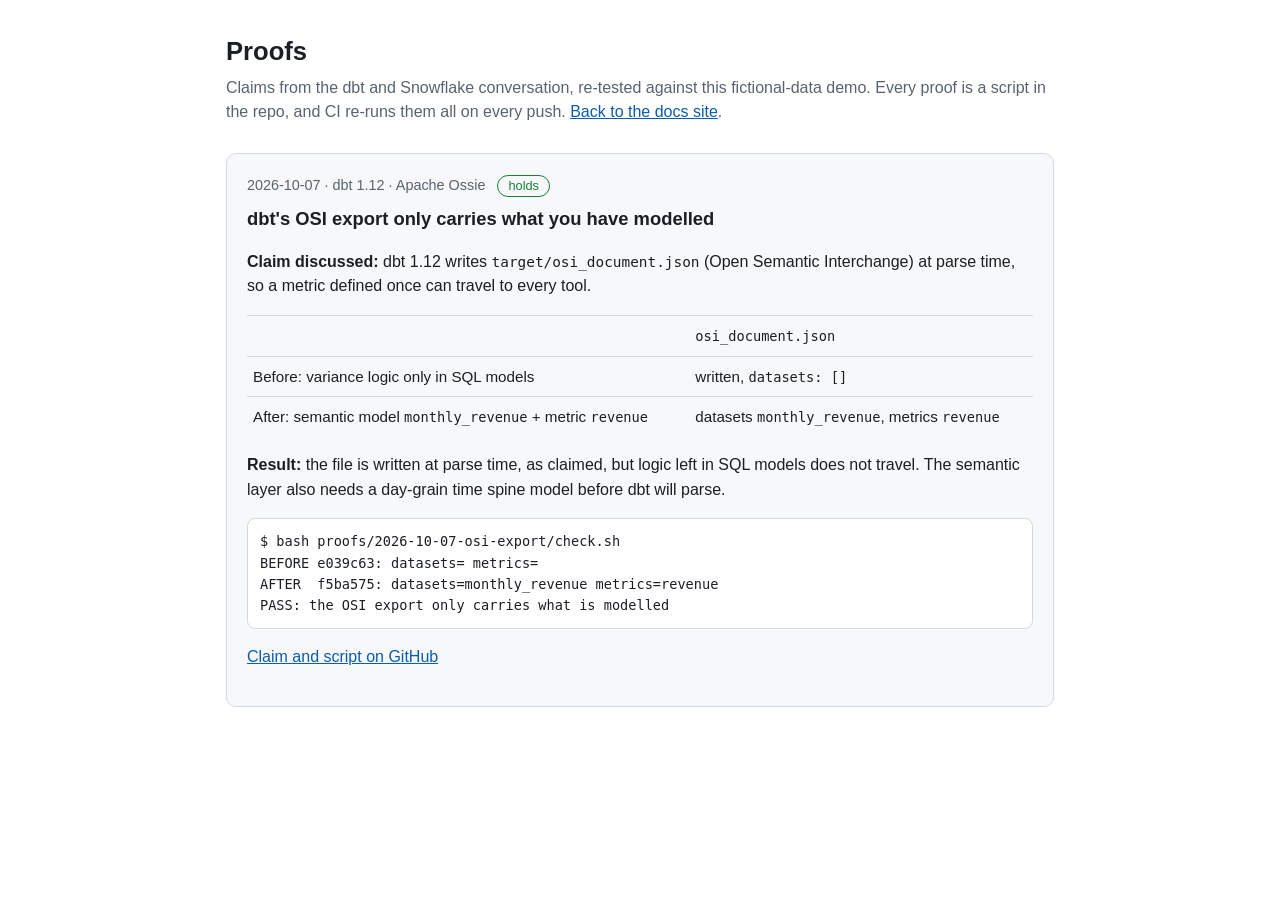
==== site/proofs.html @ fd580a7c "feat(proofs): re-runnable proofs of claims tested against the demo proofs/<date>-<topic>/ holds a CL" ====
<!doctype html>
<html lang="en">
<head>
<meta charset="utf-8">
<meta name="viewport" content="width=device-width, initial-scale=1">
<title>Proofs - dbt revenue variance demo</title>
<meta name="description" content="Claims from the dbt and Snowflake conversation, re-tested against a fictional-data dbt demo. Each proof is a re-runnable script.">
<meta name="author" content="Simon Sangla">
<style>
:root { --bg:#ffffff; --fg:#1b1f24; --muted:#59636e; --line:#d1d9e0; --card:#f6f8fa; --ok:#1a7f37; --accent:#0b5cad; }
@media (prefers-color-scheme: dark) { :root { --bg:#0d1117; --fg:#e6edf3; --muted:#9198a1; --line:#30363d; --card:#151b23; --ok:#3fb950; --accent:#4493f8; } }
* { box-sizing:border-box; }
body { margin:0; background:var(--bg); color:var(--fg); font:16px/1.55 -apple-system, BlinkMacSystemFont, "Segoe UI", Roboto, sans-serif; }
main { max-width:860px; margin:0 auto; padding:32px 16px 64px; }
h1 { font-size:1.6rem; margin:0 0 4px; }
.sub { color:var(--muted); margin:0 0 28px; }
.proof { background:var(--card); border:1px solid var(--line); border-radius:10px; padding:20px; margin-bottom:20px; }
.meta { color:var(--muted); font-size:.9rem; margin-bottom:8px; }
.badge { display:inline-block; color:var(--ok); border:1px solid var(--ok); border-radius:999px; padding:0 10px; font-size:.8rem; margin-left:8px; }
h2 { font-size:1.15rem; margin:0 0 10px; }
table { width:100%; border-collapse:collapse; margin:12px 0; font-size:.95rem; }
th, td { text-align:left; border-top:1px solid var(--line); padding:8px 6px; vertical-align:top; }
code { font:.9em ui-monospace, SFMono-Regular, Menlo, monospace; }
pre { background:var(--bg); border:1px solid var(--line); border-radius:8px; padding:12px; overflow-x:auto; font-size:.85rem; }
a { color:var(--accent); }
</style>
</head>
<body>
<main>
<h1>Proofs</h1>
<p class="sub">Claims from the dbt and Snowflake conversation, re-tested against this fictional-data demo. Every proof is a script in the repo, and CI re-runs them all on every push. <a href="index.html">Back to the docs site</a>.</p>

<section class="proof">
<div class="meta">2026-10-07 · dbt 1.12 · Apache Ossie <span class="badge">holds</span></div>
<h2>dbt's OSI export only carries what you have modelled</h2>
<p><strong>Claim discussed:</strong> dbt 1.12 writes <code>target/osi_document.json</code> (Open Semantic Interchange) at parse time, so a metric defined once can travel to every tool.</p>
<table>
<tr><th></th><th><code>osi_document.json</code></th></tr>
<tr><td>Before: variance logic only in SQL models</td><td>written, <code>datasets: []</code></td></tr>
<tr><td>After: semantic model <code>monthly_revenue</code> + metric <code>revenue</code></td><td>datasets <code>monthly_revenue</code>, metrics <code>revenue</code></td></tr>
</table>
<p><strong>Result:</strong> the file is written at parse time, as claimed, but logic left in SQL models does not travel. The semantic layer also needs a day-grain time spine model before dbt will parse.</p>
<pre>$ bash proofs/2026-10-07-osi-export/check.sh
BEFORE e039c63: datasets= metrics=
AFTER  f5ba575: datasets=monthly_revenue metrics=revenue
PASS: the OSI export only carries what is modelled</pre>
<p><a href="https://github.com/simonsangla/dbt-revenue-variance-demo/tree/main/proofs/2026-10-07-osi-export">Claim and script on GitHub</a></p>
</section>
</main>
</body>
</html>
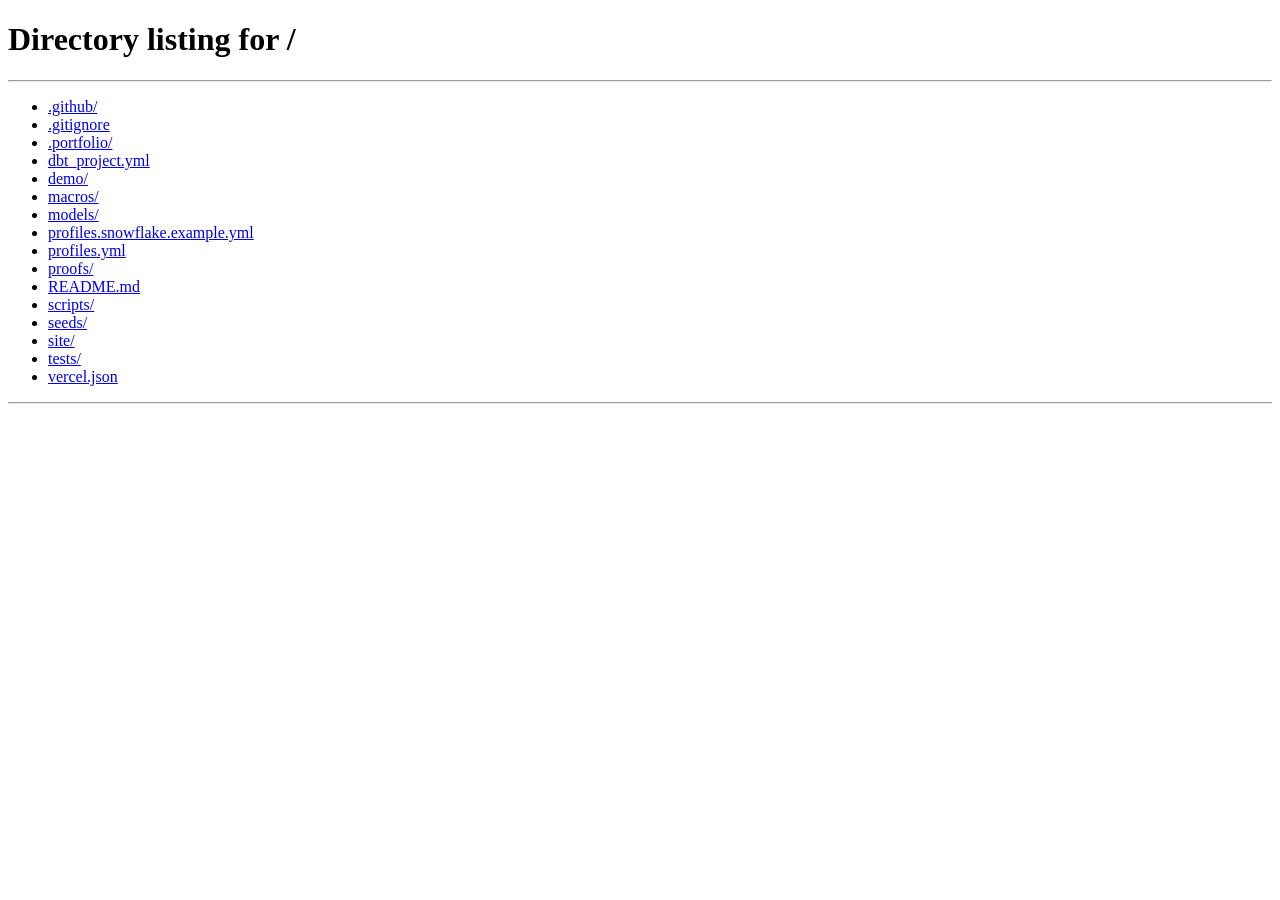
==== commit c829a4c4: "feat(site): ledger theme from the simonsangla.com design system (mission-os#1282) Design C, "numbers" ====
--- a/site/proofs.html
+++ b/site/proofs.html
@@ -1,51 +1,7 @@
 <!doctype html>
-<html lang="en">
-<head>
-<meta charset="utf-8">
-<meta name="viewport" content="width=device-width, initial-scale=1">
+<html lang="en"><head><meta charset="utf-8"><meta name="viewport" content="width=device-width, initial-scale=1">
 <title>Proofs - dbt revenue variance demo</title>
-<meta name="description" content="Claims from the dbt and Snowflake conversation, re-tested against a fictional-data dbt demo. Each proof is a re-runnable script.">
-<meta name="author" content="Simon Sangla">
-<style>
-:root { --bg:#ffffff; --fg:#1b1f24; --muted:#59636e; --line:#d1d9e0; --card:#f6f8fa; --ok:#1a7f37; --accent:#0b5cad; }
-@media (prefers-color-scheme: dark) { :root { --bg:#0d1117; --fg:#e6edf3; --muted:#9198a1; --line:#30363d; --card:#151b23; --ok:#3fb950; --accent:#4493f8; } }
-* { box-sizing:border-box; }
-body { margin:0; background:var(--bg); color:var(--fg); font:16px/1.55 -apple-system, BlinkMacSystemFont, "Segoe UI", Roboto, sans-serif; }
-main { max-width:860px; margin:0 auto; padding:32px 16px 64px; }
-h1 { font-size:1.6rem; margin:0 0 4px; }
-.sub { color:var(--muted); margin:0 0 28px; }
-.proof { background:var(--card); border:1px solid var(--line); border-radius:10px; padding:20px; margin-bottom:20px; }
-.meta { color:var(--muted); font-size:.9rem; margin-bottom:8px; }
-.badge { display:inline-block; color:var(--ok); border:1px solid var(--ok); border-radius:999px; padding:0 10px; font-size:.8rem; margin-left:8px; }
-h2 { font-size:1.15rem; margin:0 0 10px; }
-table { width:100%; border-collapse:collapse; margin:12px 0; font-size:.95rem; }
-th, td { text-align:left; border-top:1px solid var(--line); padding:8px 6px; vertical-align:top; }
-code { font:.9em ui-monospace, SFMono-Regular, Menlo, monospace; }
-pre { background:var(--bg); border:1px solid var(--line); border-radius:8px; padding:12px; overflow-x:auto; font-size:.85rem; }
-a { color:var(--accent); }
-</style>
-</head>
-<body>
-<main>
-<h1>Proofs</h1>
-<p class="sub">Claims from the dbt and Snowflake conversation, re-tested against this fictional-data demo. Every proof is a script in the repo, and CI re-runs them all on every push. <a href="index.html">Back to the docs site</a>.</p>
-
-<section class="proof">
-<div class="meta">2026-10-07 · dbt 1.12 · Apache Ossie <span class="badge">holds</span></div>
-<h2>dbt's OSI export only carries what you have modelled</h2>
-<p><strong>Claim discussed:</strong> dbt 1.12 writes <code>target/osi_document.json</code> (Open Semantic Interchange) at parse time, so a metric defined once can travel to every tool.</p>
-<table>
-<tr><th></th><th><code>osi_document.json</code></th></tr>
-<tr><td>Before: variance logic only in SQL models</td><td>written, <code>datasets: []</code></td></tr>
-<tr><td>After: semantic model <code>monthly_revenue</code> + metric <code>revenue</code></td><td>datasets <code>monthly_revenue</code>, metrics <code>revenue</code></td></tr>
-</table>
-<p><strong>Result:</strong> the file is written at parse time, as claimed, but logic left in SQL models does not travel. The semantic layer also needs a day-grain time spine model before dbt will parse.</p>
-<pre>$ bash proofs/2026-10-07-osi-export/check.sh
-BEFORE e039c63: datasets= metrics=
-AFTER  f5ba575: datasets=monthly_revenue metrics=revenue
-PASS: the OSI export only carries what is modelled</pre>
-<p><a href="https://github.com/simonsangla/dbt-revenue-variance-demo/tree/main/proofs/2026-10-07-osi-export">Claim and script on GitHub</a></p>
-</section>
-</main>
-</body>
-</html>
+<meta http-equiv="refresh" content="0; url=/#!/overview">
+<link rel="canonical" href="/#!/overview">
+<style>body{margin:0;background:#fff;color:#101c2b;font:15px/1.6 "IBM Plex Sans",system-ui,sans-serif;padding:32px 16px}a{color:#2f6b4f}</style>
+</head><body><p>The proofs now live in the docs, under <a href="/#!/overview">Tested in public</a>.</p></body></html>
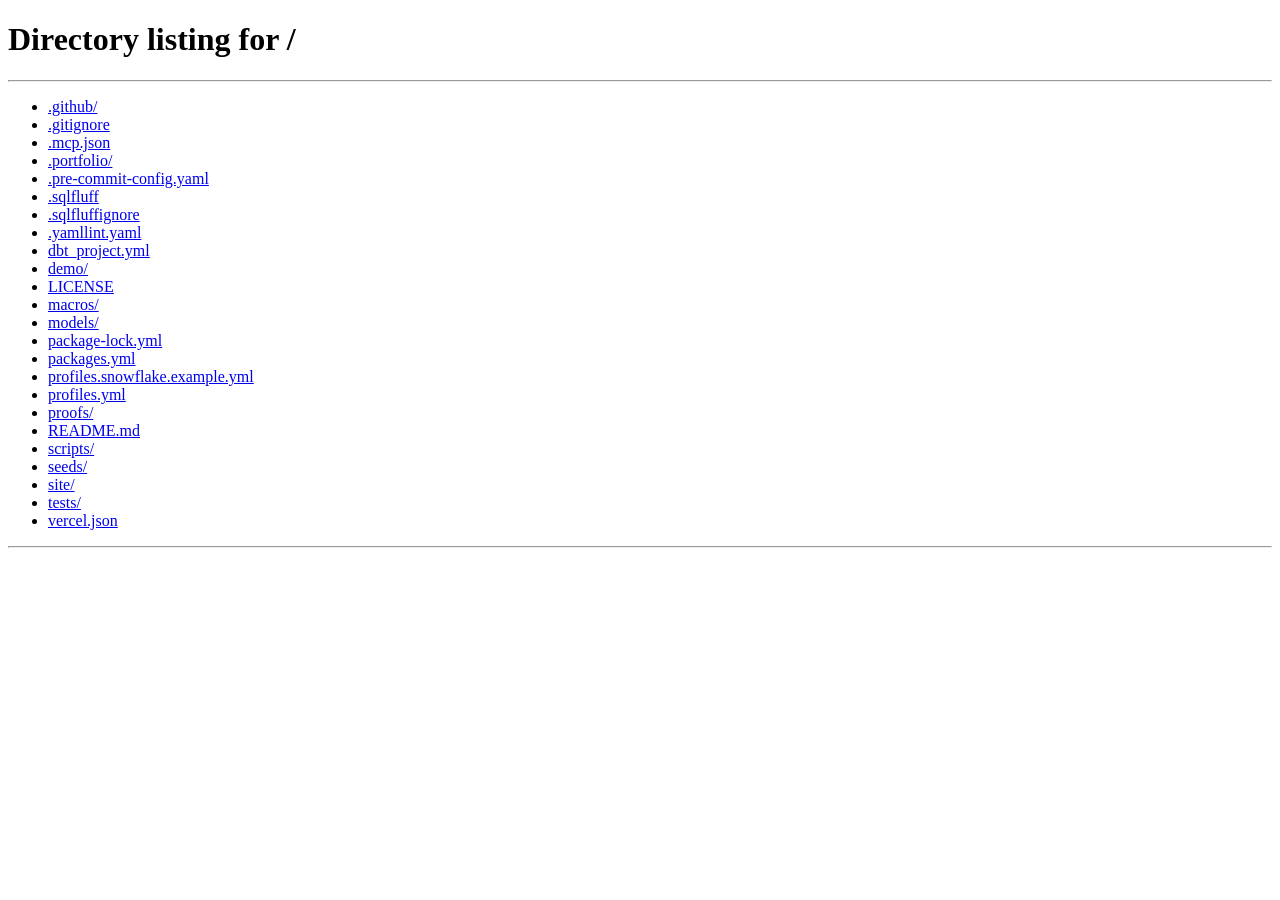
==== commit fd079bba: "Install Vercel Web Analytics ## Vercel Web Analytics Installation  Successfully installed and config" ====
--- a/site/proofs.html
+++ b/site/proofs.html
@@ -4,4 +4,6 @@
 <meta http-equiv="refresh" content="0; url=/#!/overview">
 <link rel="canonical" href="/#!/overview">
 <style>body{margin:0;background:#fff;color:#101c2b;font:15px/1.6 "IBM Plex Sans",system-ui,sans-serif;padding:32px 16px}a{color:#2f6b4f}</style>
+<script>window.va = window.va || function () { (window.vaq = window.vaq || []).push(arguments); };</script>
+<script defer src="/_vercel/insights/script.js"></script>
 </head><body><p>The proofs now live in the docs, under <a href="/#!/overview">Tested in public</a>.</p></body></html>
